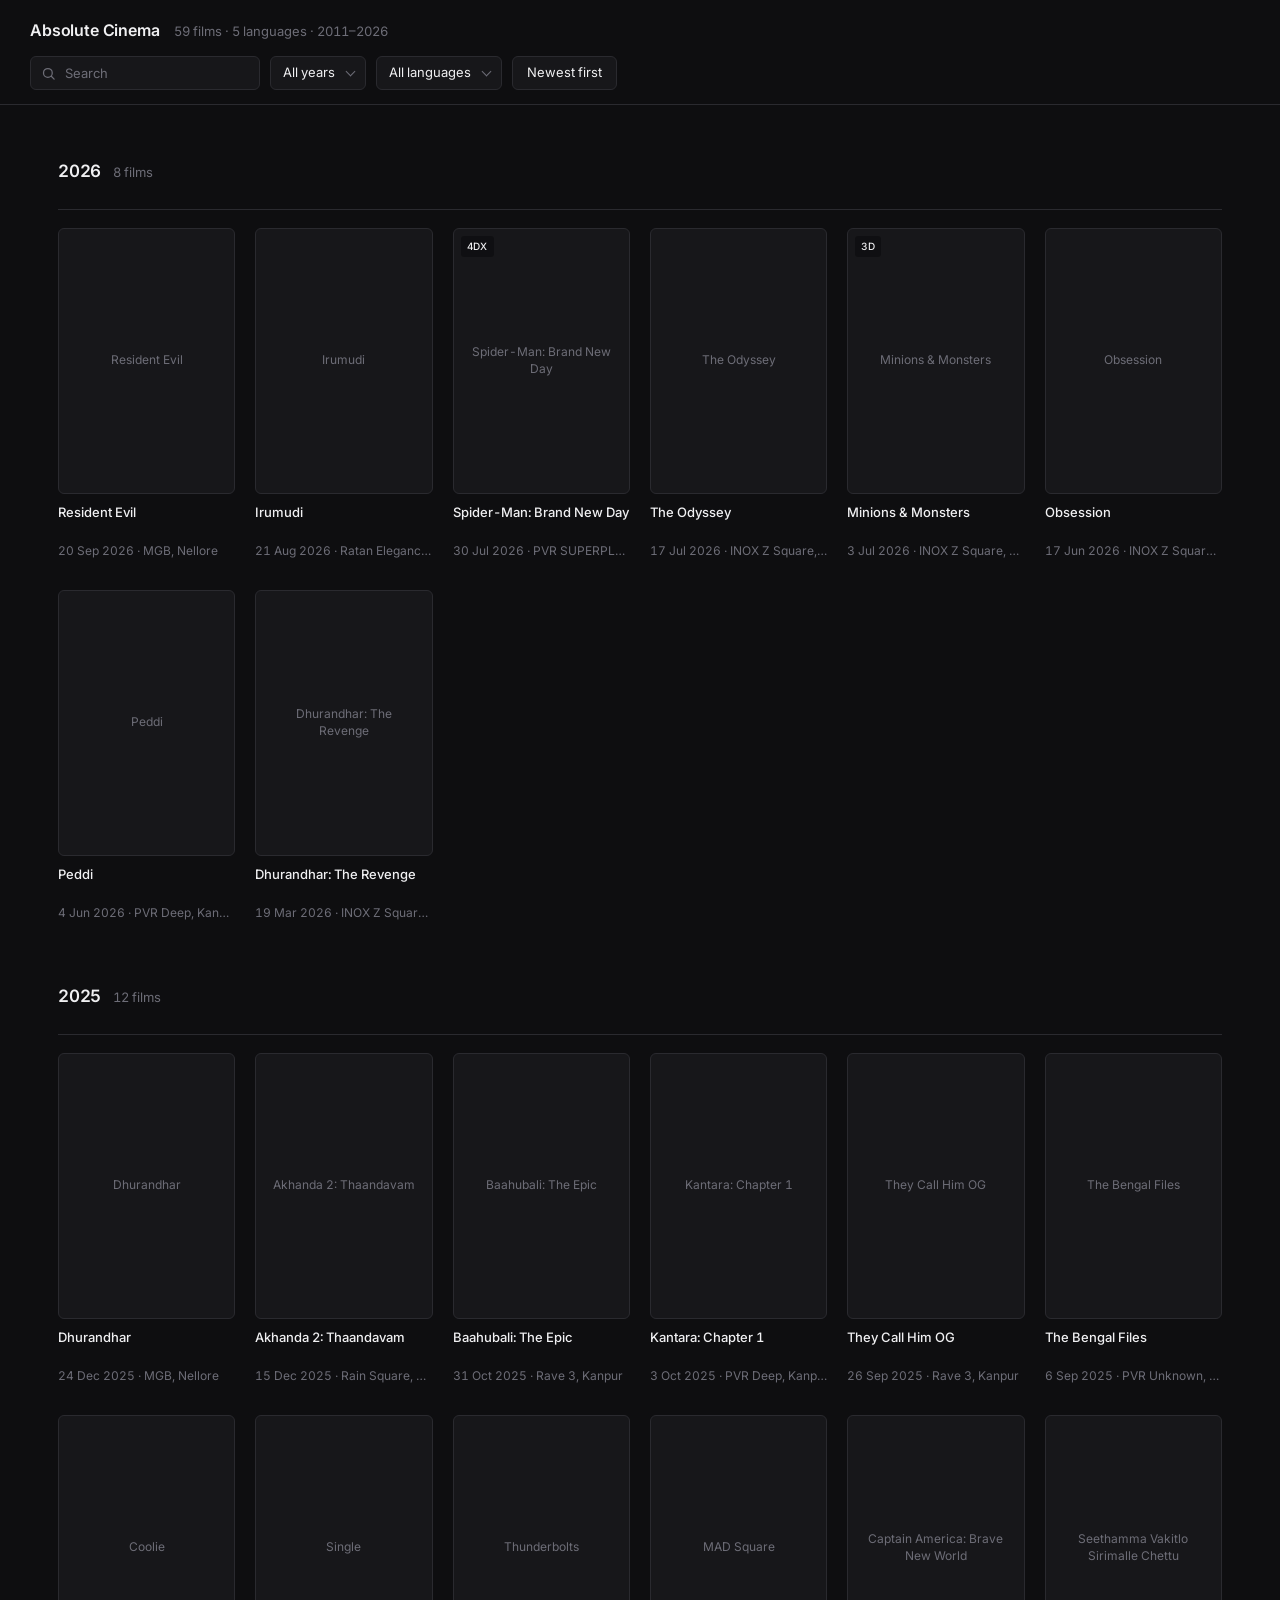
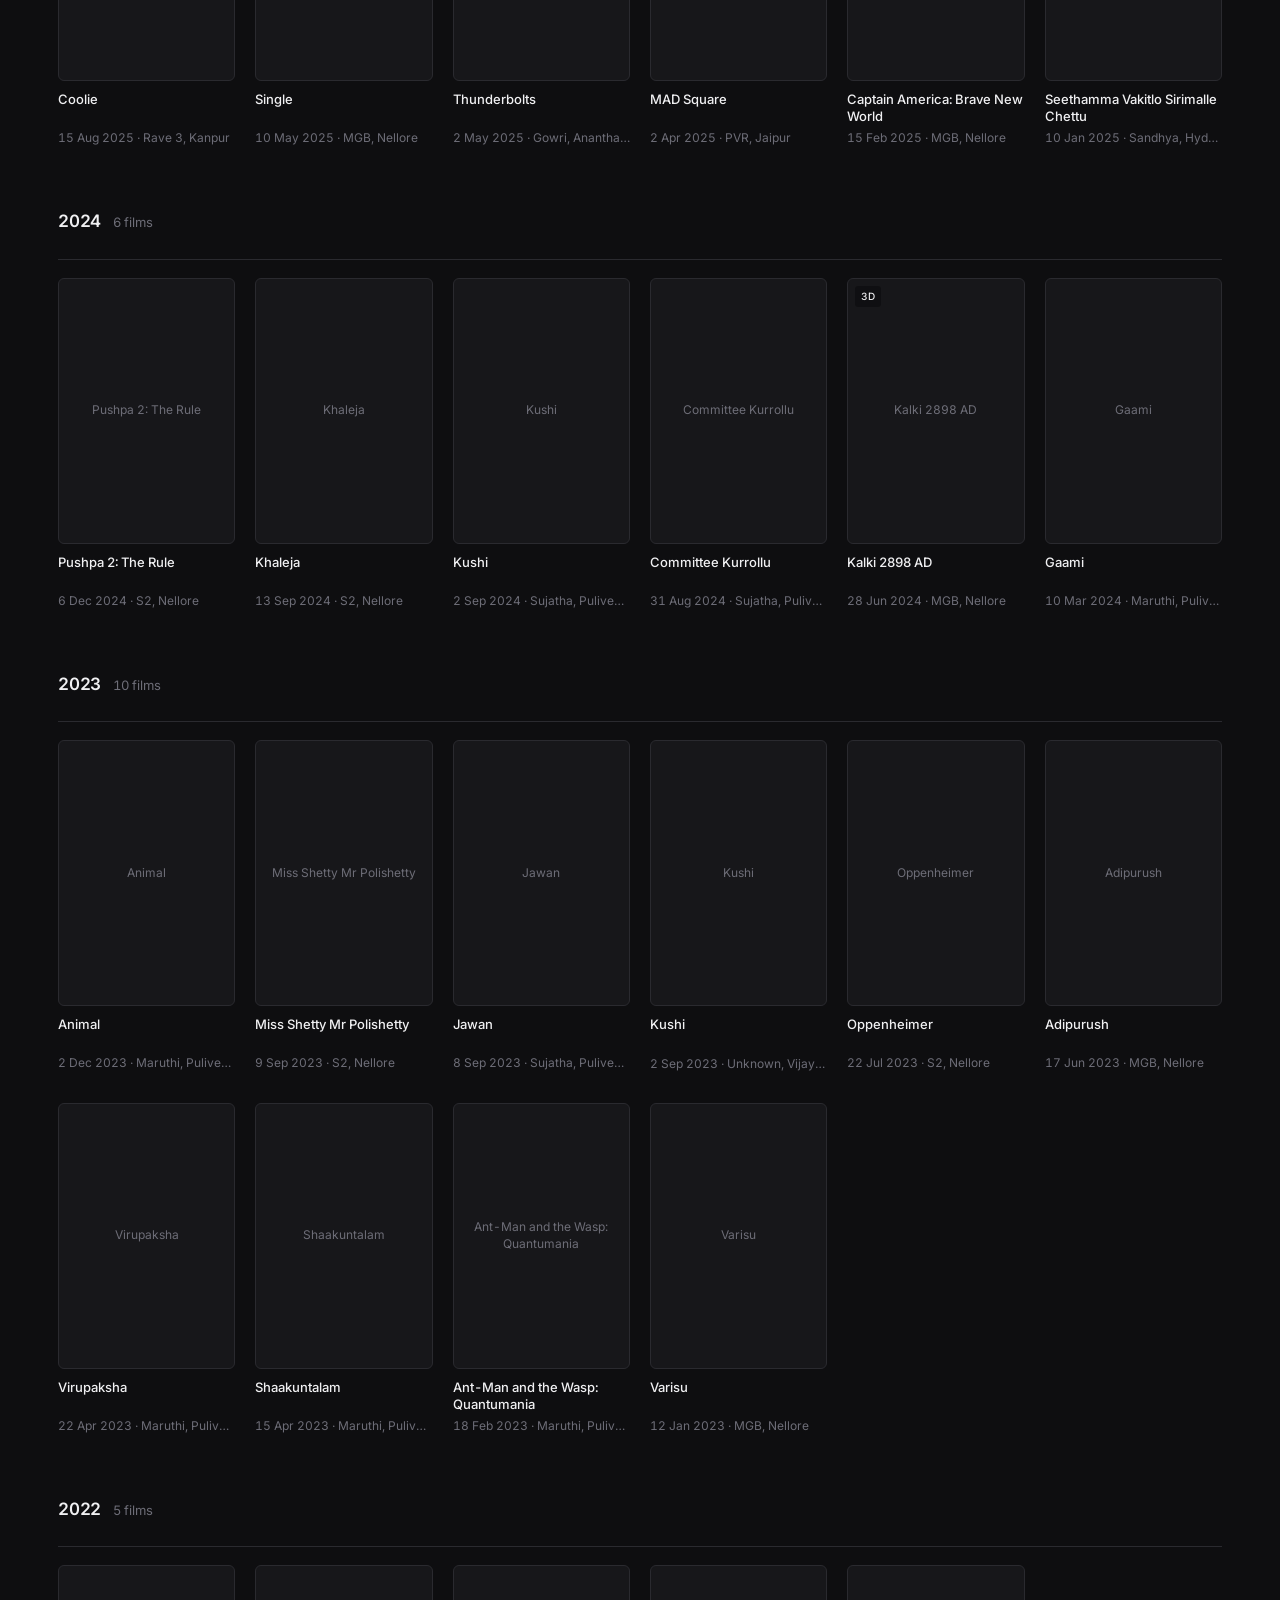
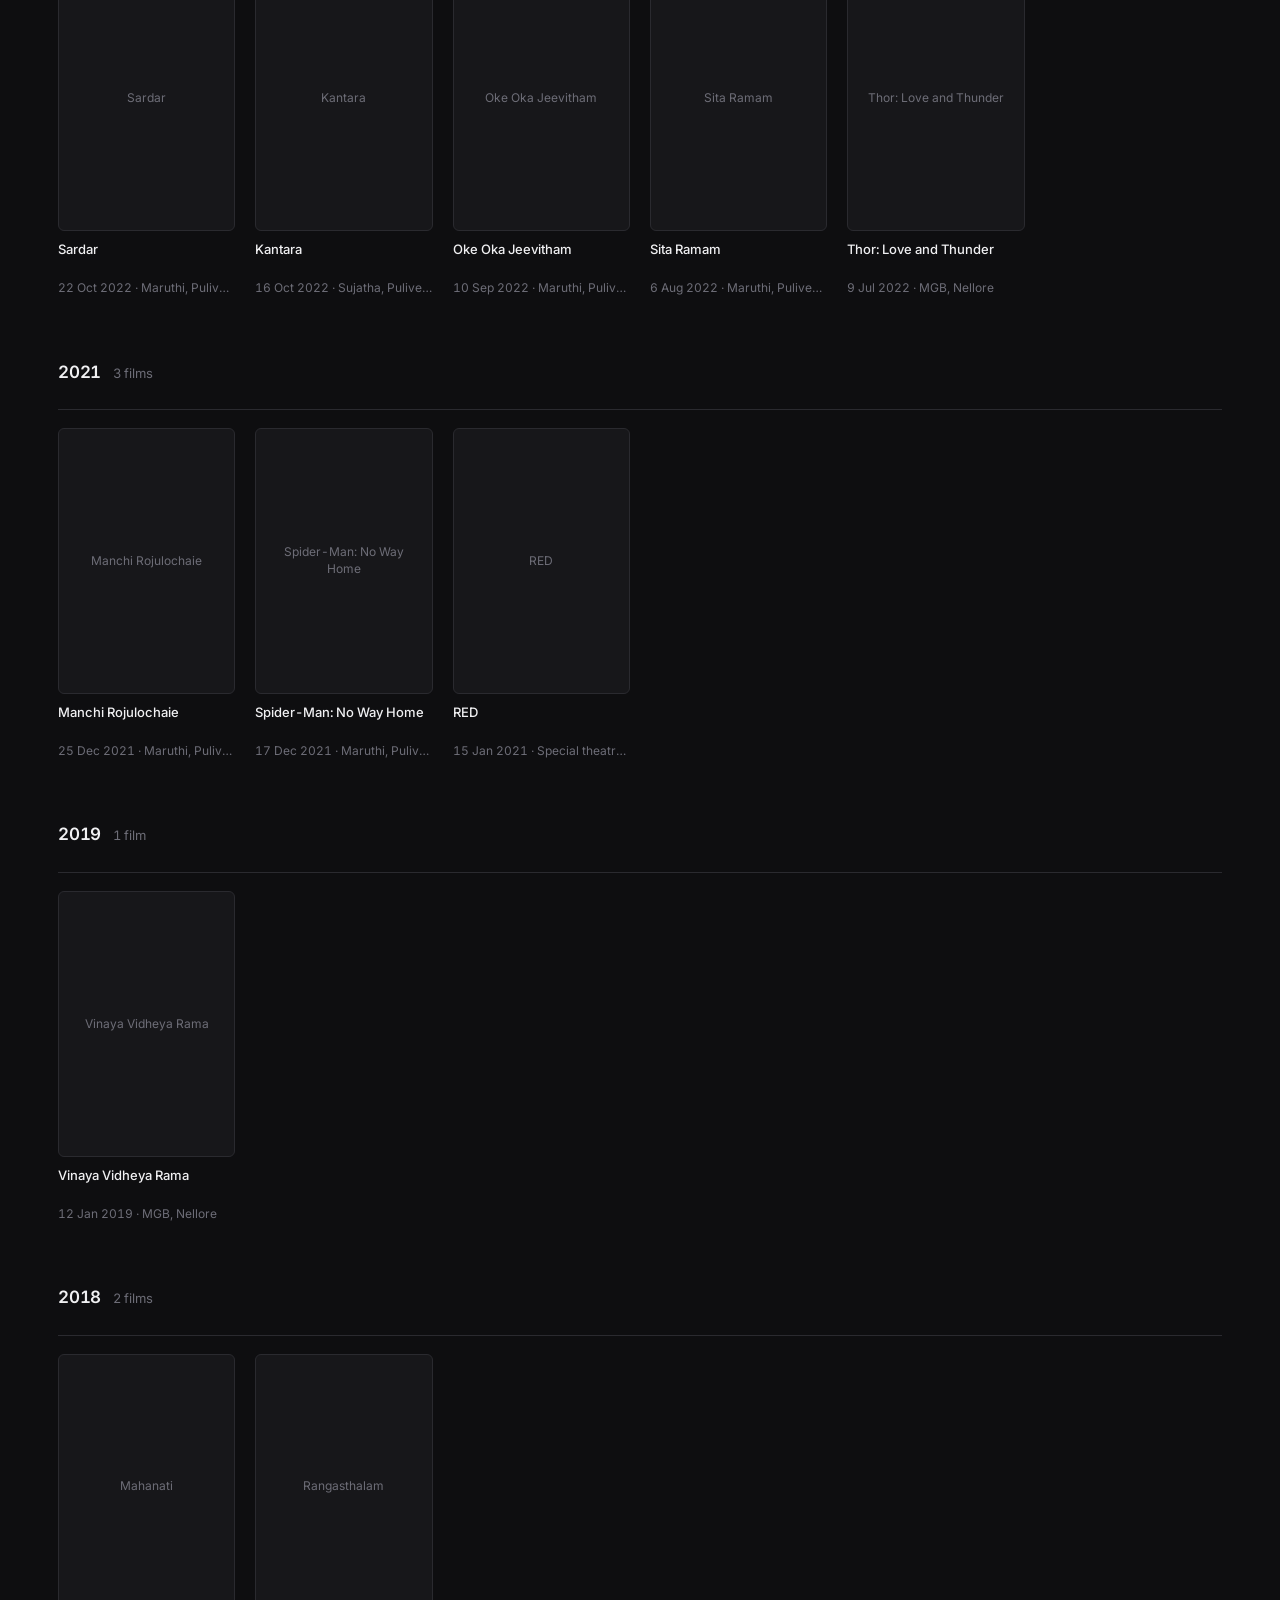
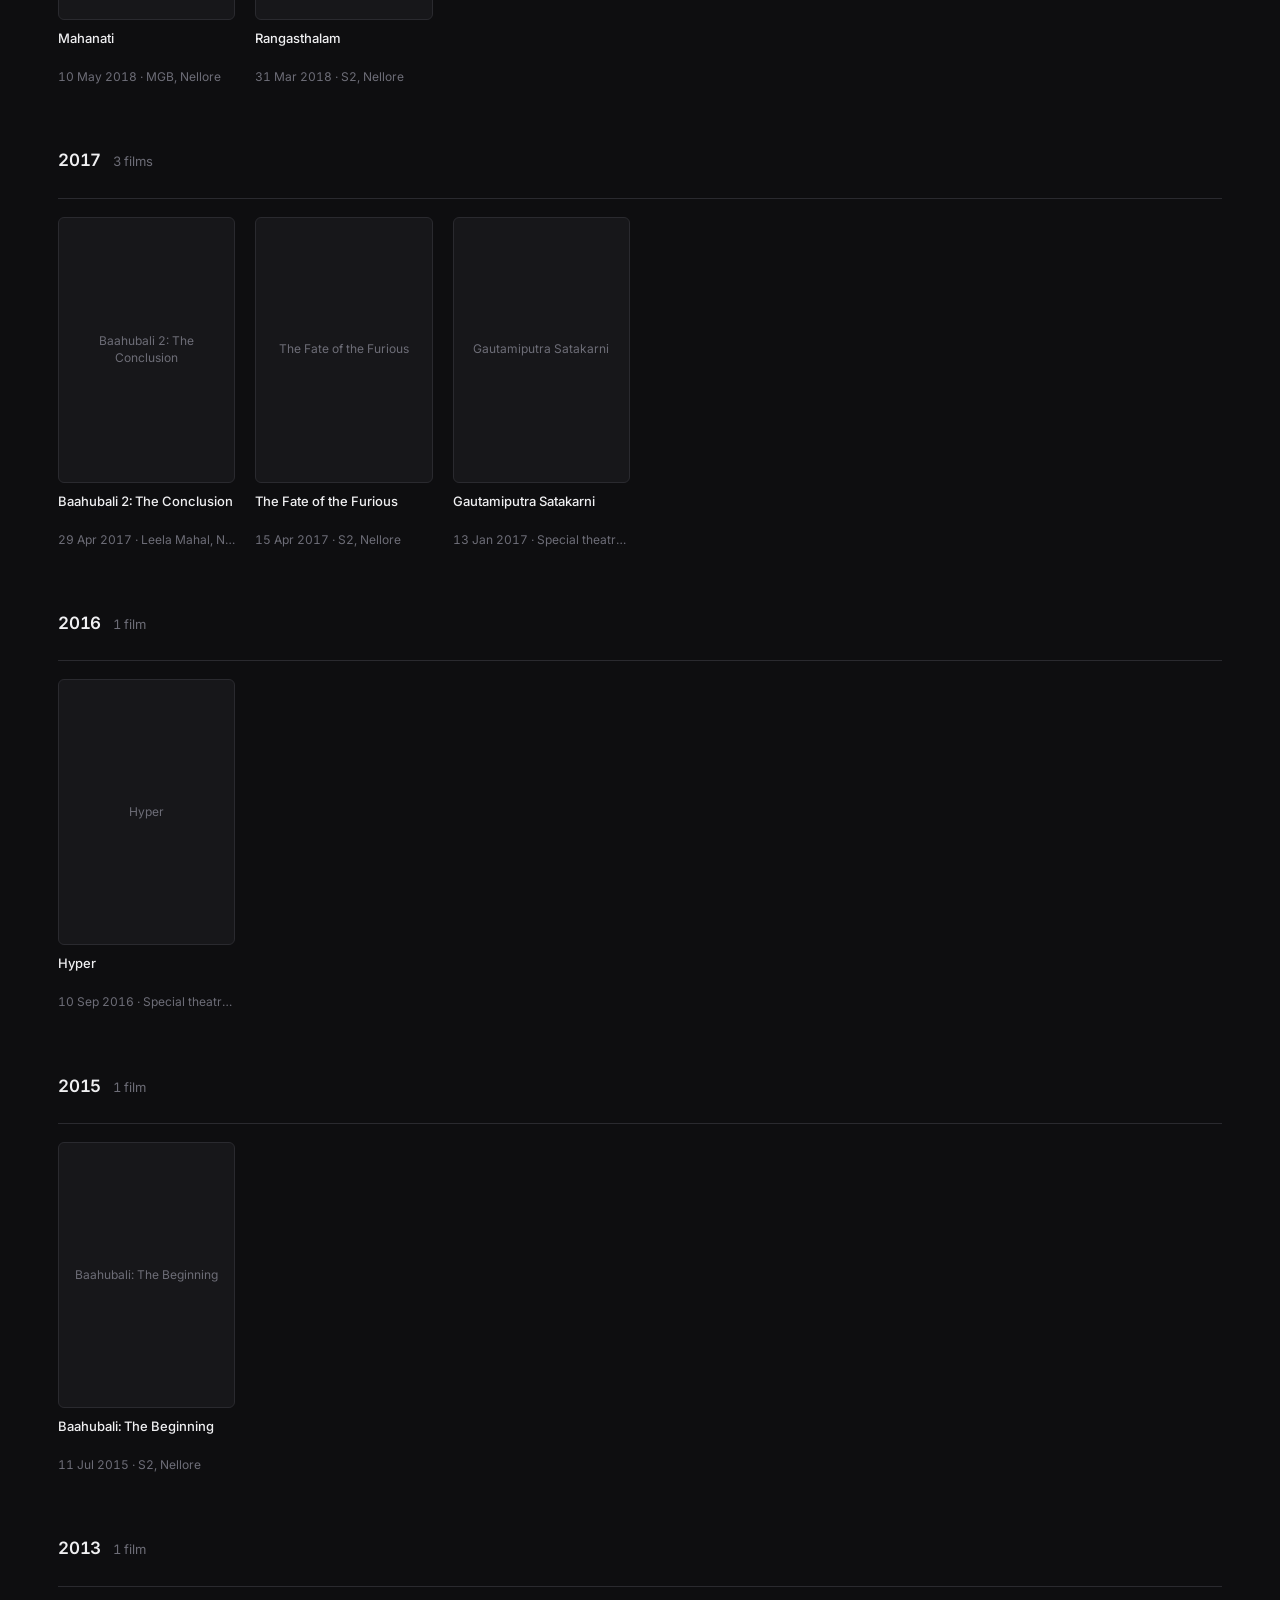
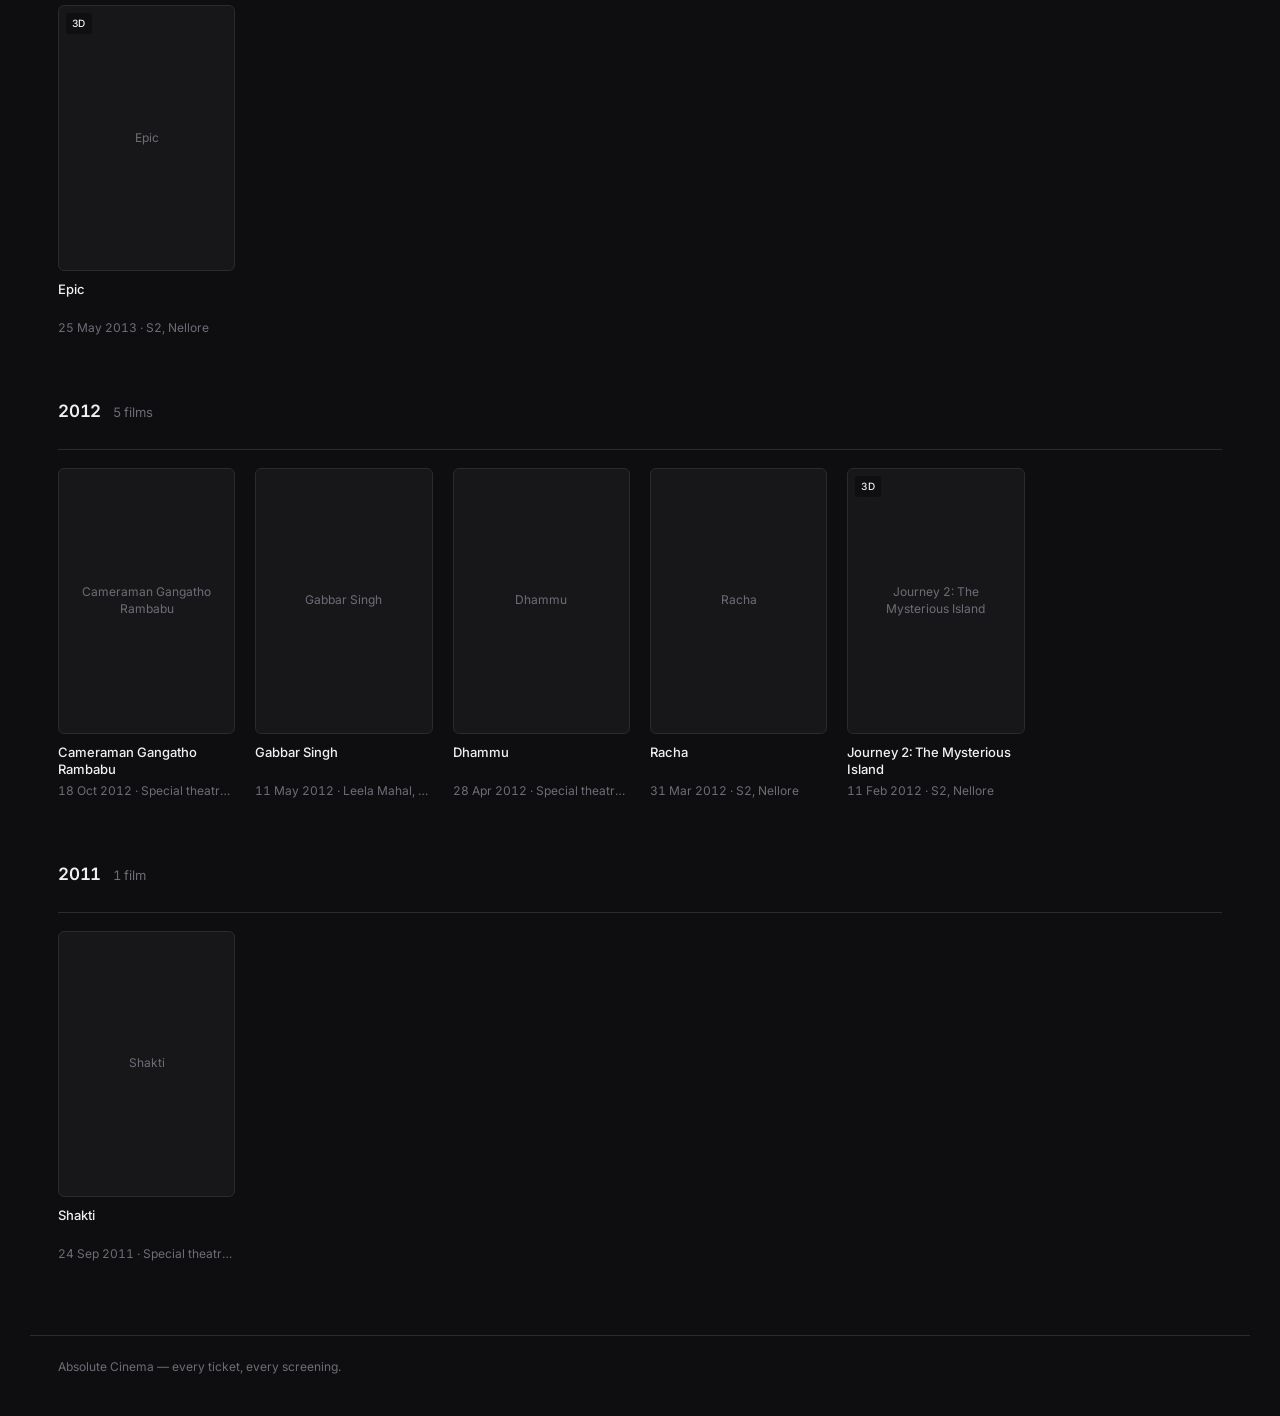
==== reboot/index.html @ e0d53406 "reboot" ====
<!DOCTYPE html>
<html lang="en">
<head>
  <meta charset="UTF-8" />
  <meta name="viewport" content="width=device-width, initial-scale=1" />
  <title>Absolute Cinema</title>
  <meta name="description" content="A personal archive of every film watched in a theatre." />

  <link rel="icon" href="data:image/svg+xml,<svg xmlns='http://www.w3.org/2000/svg' viewBox='0 0 32 32'><rect width='32' height='32' rx='7' fill='%230e0e10'/><rect x='9' y='7' width='14' height='18' rx='2' fill='%23f0f0f2'/></svg>" />

  <meta property="og:type" content="website" />
  <meta property="og:title" content="Absolute Cinema" />
  <meta property="og:description" content="A personal archive of every film watched in a theatre." />

  <link rel="preconnect" href="https://fonts.googleapis.com" />
  <link rel="preconnect" href="https://fonts.gstatic.com" crossorigin />
  <link href="https://fonts.googleapis.com/css2?family=Inter:wght@400;500;600&display=swap" rel="stylesheet" />

  <link rel="stylesheet" href="style.css" />
</head>
<body>

  <header class="head">
    <div class="head__bar">
      <h1 class="head__name">Absolute Cinema</h1>
      <p class="head__sub" id="summary"></p>
    </div>

    <div class="tools">
      <label class="field field--search">
        <svg class="field__icon" viewBox="0 0 24 24" aria-hidden="true">
          <circle cx="11" cy="11" r="7" /><line x1="16.5" y1="16.5" x2="21" y2="21" />
        </svg>
        <input id="search" type="search" placeholder="Search" autocomplete="off"
          spellcheck="false" aria-label="Search films" />
      </label>

      <label class="field field--select">
        <select id="filter-year" aria-label="Filter by year">
          <option value="all">All years</option>
        </select>
      </label>

      <label class="field field--select">
        <select id="filter-lang" aria-label="Filter by language">
          <option value="all">All languages</option>
        </select>
      </label>

      <button id="sort" class="btn" type="button">Newest first</button>
      <button id="clear" class="btn btn--quiet" type="button" hidden>Clear</button>
    </div>
  </header>

  <main id="gallery" class="gallery" aria-label="Films by year">
    <p class="note">Loading…</p>
  </main>

  <footer class="foot">
    <p>Absolute Cinema — every ticket, every screening.</p>
  </footer>

  <div class="modal" id="modal" hidden>
    <div class="modal__scrim" id="modal-scrim"></div>
    <div class="modal__panel" role="dialog" aria-modal="true" aria-labelledby="modal-title">
      <button class="modal__close" id="modal-close" type="button" aria-label="Close">
        <svg viewBox="0 0 24 24" aria-hidden="true"><line x1="6" y1="6" x2="18" y2="18"/><line x1="18" y1="6" x2="6" y2="18"/></svg>
      </button>
      <div class="modal__art" id="modal-art"></div>
      <div class="modal__body">
        <h2 class="modal__title" id="modal-title"></h2>
        <dl class="facts" id="modal-facts"></dl>
      </div>
    </div>
  </div>

  <!-- Shared with the live site. If this folder is ever promoted to the repo
       root, change this to "data/movies.js". -->
  <script src="../data/movies.js"></script>
  <script src="script.js"></script>
</body>
</html>
---- reboot/style.css ----
/* =========================================================
   Absolute Cinema — reboot
   One typeface, neutral palette, no animation beyond
   150ms colour fades on interactive elements.
   ========================================================= */

:root {
  --bg:       #0e0e10;
  --surface:  #17171a;
  --surface-2:#1e1e22;
  --line:     #2a2a2f;
  --line-2:   #3a3a42;
  --text:     #f0f0f2;
  --text-2:   #a2a2ab;
  --text-3:   #6d6d77;

  --radius: 6px;
  --gap: 20px;
  --page: 1220px;
  --fade: 0.15s ease;

  color-scheme: dark;
}

*, *::before, *::after { box-sizing: border-box; }

[hidden] { display: none !important; }

html { -webkit-text-size-adjust: 100%; }

body {
  margin: 0;
  background: var(--bg);
  color: var(--text);
  font-family: "Inter", -apple-system, BlinkMacSystemFont, "Segoe UI", sans-serif;
  font-size: 15px;
  line-height: 1.5;
  -webkit-font-smoothing: antialiased;
  font-variant-numeric: tabular-nums;
}

img { max-width: 100%; display: block; }
button, input, select { font: inherit; color: inherit; }

:focus-visible {
  outline: 2px solid var(--text);
  outline-offset: 2px;
  border-radius: 3px;
}

/* ---------------------------- Header --------------------------- */

.head {
  position: sticky;
  top: 0;
  z-index: 20;
  background: var(--bg);
  border-bottom: 1px solid var(--line);
  padding: 18px 28px 14px;
}

.head__bar {
  display: flex;
  align-items: baseline;
  gap: 14px;
  flex-wrap: wrap;
  max-width: var(--page);
  margin: 0 auto 14px;
}

.head__name {
  margin: 0;
  font-size: 1rem;
  font-weight: 600;
  letter-spacing: -0.01em;
}

.head__sub {
  margin: 0;
  font-size: 0.8125rem;
  color: var(--text-3);
}

/* ---------------------------- Tools ---------------------------- */

.tools {
  display: flex;
  align-items: center;
  gap: 10px;
  flex-wrap: wrap;
  max-width: var(--page);
  margin: 0 auto;
}

.field {
  position: relative;
  display: flex;
  align-items: center;
}

.field input,
.field select {
  appearance: none;
  background: var(--surface);
  border: 1px solid var(--line);
  border-radius: var(--radius);
  color: var(--text);
  font-size: 0.8125rem;
  height: 34px;
  padding: 0 12px;
  transition: border-color var(--fade);
}

.field input:hover,
.field select:hover { border-color: var(--line-2); }

.field input::placeholder { color: var(--text-3); }
.field input::-webkit-search-cancel-button { display: none; }

.field--search input { width: 230px; padding-left: 34px; }

.field__icon {
  position: absolute;
  left: 11px;
  width: 15px; height: 15px;
  fill: none;
  stroke: var(--text-3);
  stroke-width: 2;
  stroke-linecap: round;
  pointer-events: none;
}

.field--select { position: relative; }
.field--select select { padding-right: 30px; cursor: pointer; }
.field--select::after {
  content: "";
  position: absolute;
  right: 12px;
  width: 7px; height: 7px;
  border-right: 1.5px solid var(--text-3);
  border-bottom: 1.5px solid var(--text-3);
  transform: translateY(-2px) rotate(45deg);
  pointer-events: none;
}

.btn {
  background: var(--surface);
  border: 1px solid var(--line);
  border-radius: var(--radius);
  color: var(--text);
  cursor: pointer;
  font-size: 0.8125rem;
  height: 34px;
  padding: 0 14px;
  transition: border-color var(--fade), color var(--fade);
}
.btn:hover { border-color: var(--line-2); }

.btn--quiet {
  background: none;
  border-color: transparent;
  color: var(--text-2);
}
.btn--quiet:hover { color: var(--text); border-color: var(--line); }

/* --------------------------- Gallery --------------------------- */

.gallery {
  max-width: var(--page);
  margin: 0 auto;
  padding: 40px 28px 72px;
}

.year {
  margin-bottom: 48px;
}
.year:last-child { margin-bottom: 0; }

.year__head {
  display: flex;
  align-items: baseline;
  gap: 12px;
  margin-bottom: 18px;
  padding-bottom: 10px;
  border-bottom: 1px solid var(--line);
}

.year__num {
  font-size: 1.0625rem;
  font-weight: 600;
  letter-spacing: -0.01em;
}

.year__count {
  font-size: 0.8125rem;
  color: var(--text-3);
}

.grid {
  display: grid;
  grid-template-columns: repeat(auto-fill, minmax(150px, 1fr));
  gap: 30px var(--gap);
}

/* ---------------------------- Card ----------------------------- */

.film {
  display: block;
  width: 100%;
  padding: 0;
  background: none;
  border: 0;
  text-align: left;
  cursor: pointer;
}

.film__art {
  position: relative;
  aspect-ratio: 2 / 3;
  background: var(--surface);
  border: 1px solid var(--line);
  border-radius: var(--radius);
  overflow: hidden;
  transition: border-color var(--fade);
}

.film:hover .film__art { border-color: var(--line-2); }

.film__art img {
  width: 100%;
  height: 100%;
  object-fit: cover;
}

.film__ph {
  display: flex;
  align-items: center;
  justify-content: center;
  height: 100%;
  padding: 14px;
  font-size: 0.75rem;
  line-height: 1.4;
  color: var(--text-3);
  text-align: center;
}

.film__fmt {
  position: absolute;
  top: 7px; left: 7px;
  background: rgba(14, 14, 16, 0.82);
  border-radius: 3px;
  padding: 3px 6px;
  font-size: 0.625rem;
  font-weight: 500;
  letter-spacing: 0.04em;
  color: var(--text);
}

.film__info { padding-top: 10px; }

.film__title {
  margin: 0;
  font-size: 0.8125rem;
  font-weight: 500;
  line-height: 1.35;
  /* two lines, always: keeps the meta line aligned across a row */
  min-height: calc(2 * 1.35em);
  display: -webkit-box;
  -webkit-line-clamp: 2;
  -webkit-box-orient: vertical;
  overflow: hidden;
}

.film__meta {
  margin: 3px 0 0;
  font-size: 0.75rem;
  color: var(--text-3);
  overflow: hidden;
  text-overflow: ellipsis;
  white-space: nowrap;
}

/* ---------------------------- Modal ---------------------------- */

.modal {
  position: fixed;
  inset: 0;
  z-index: 60;
  display: flex;
  align-items: center;
  justify-content: center;
  padding: 24px;
}

.modal__scrim {
  position: absolute;
  inset: 0;
  background: rgba(8, 8, 10, 0.78);
}

.modal__panel {
  position: relative;
  display: flex;
  gap: 28px;
  width: 100%;
  max-width: 640px;
  max-height: 100%;
  overflow-y: auto;
  padding: 28px;
  background: var(--surface);
  border: 1px solid var(--line);
  border-radius: 10px;
}

.modal__close {
  position: absolute;
  top: 14px; right: 14px;
  display: grid;
  place-items: center;
  width: 30px; height: 30px;
  background: none;
  border: 0;
  border-radius: var(--radius);
  color: var(--text-3);
  cursor: pointer;
  transition: color var(--fade), background var(--fade);
}
.modal__close:hover { color: var(--text); background: var(--surface-2); }
.modal__close svg {
  width: 16px; height: 16px;
  fill: none; stroke: currentColor; stroke-width: 2; stroke-linecap: round;
}

.modal__art {
  flex: 0 0 180px;
  aspect-ratio: 2 / 3;
  background: var(--surface-2);
  border-radius: var(--radius);
  overflow: hidden;
}
.modal__art img { width: 100%; height: 100%; object-fit: cover; }

.modal__body { flex: 1 1 auto; min-width: 0; padding-right: 26px; }

.modal__title {
  margin: 0 0 18px;
  font-size: 1.1875rem;
  font-weight: 600;
  line-height: 1.25;
  letter-spacing: -0.015em;
}

.facts { margin: 0; }

.fact {
  display: flex;
  gap: 14px;
  padding: 9px 0;
  border-top: 1px solid var(--line);
  font-size: 0.8125rem;
}

.fact dt {
  flex: 0 0 82px;
  color: var(--text-3);
}
.fact dd { margin: 0; color: var(--text); }

/* ---------------------------- Misc ----------------------------- */

.note {
  padding: 48px 0;
  color: var(--text-3);
  font-size: 0.875rem;
  text-align: center;
}

.foot {
  max-width: var(--page);
  margin: 0 auto;
  padding: 22px 28px 40px;
  border-top: 1px solid var(--line);
  color: var(--text-3);
  font-size: 0.75rem;
}
.foot p { margin: 0; }

/* -------------------------- Responsive ------------------------- */

@media (max-width: 720px) {
  .head { padding: 16px 18px 12px; }
  .gallery { padding: 28px 18px 56px; }
  .foot { padding: 20px 18px 32px; }
  .field--search { flex: 1 1 100%; }
  .field--search input { width: 100%; }
  .grid { grid-template-columns: repeat(auto-fill, minmax(124px, 1fr)); gap: 24px 14px; }
  .modal { padding: 0; align-items: stretch; }
  .modal__panel {
    flex-direction: column;
    gap: 20px;
    max-width: none;
    border: 0;
    border-radius: 0;
    padding: 24px 20px 40px;
  }
  .modal__art { flex: none; width: 140px; }
  .modal__body { padding-right: 0; }
}
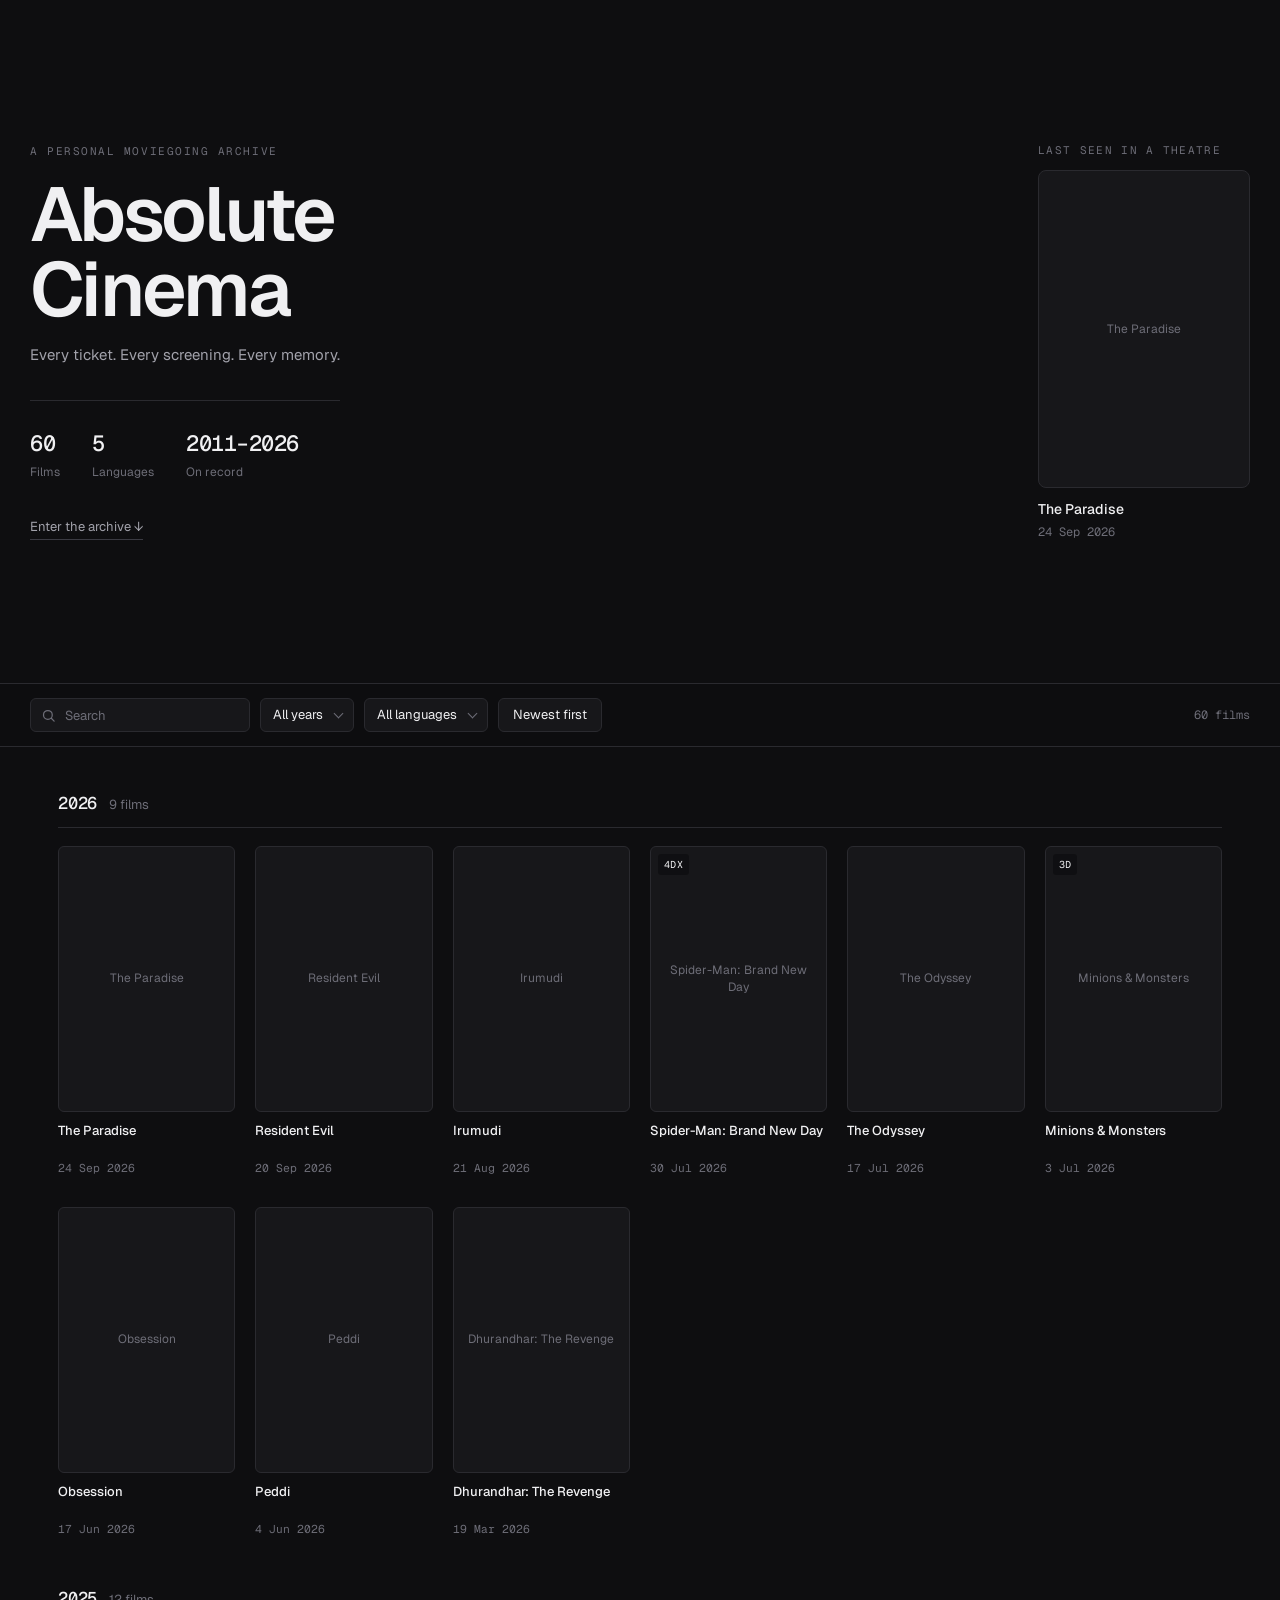
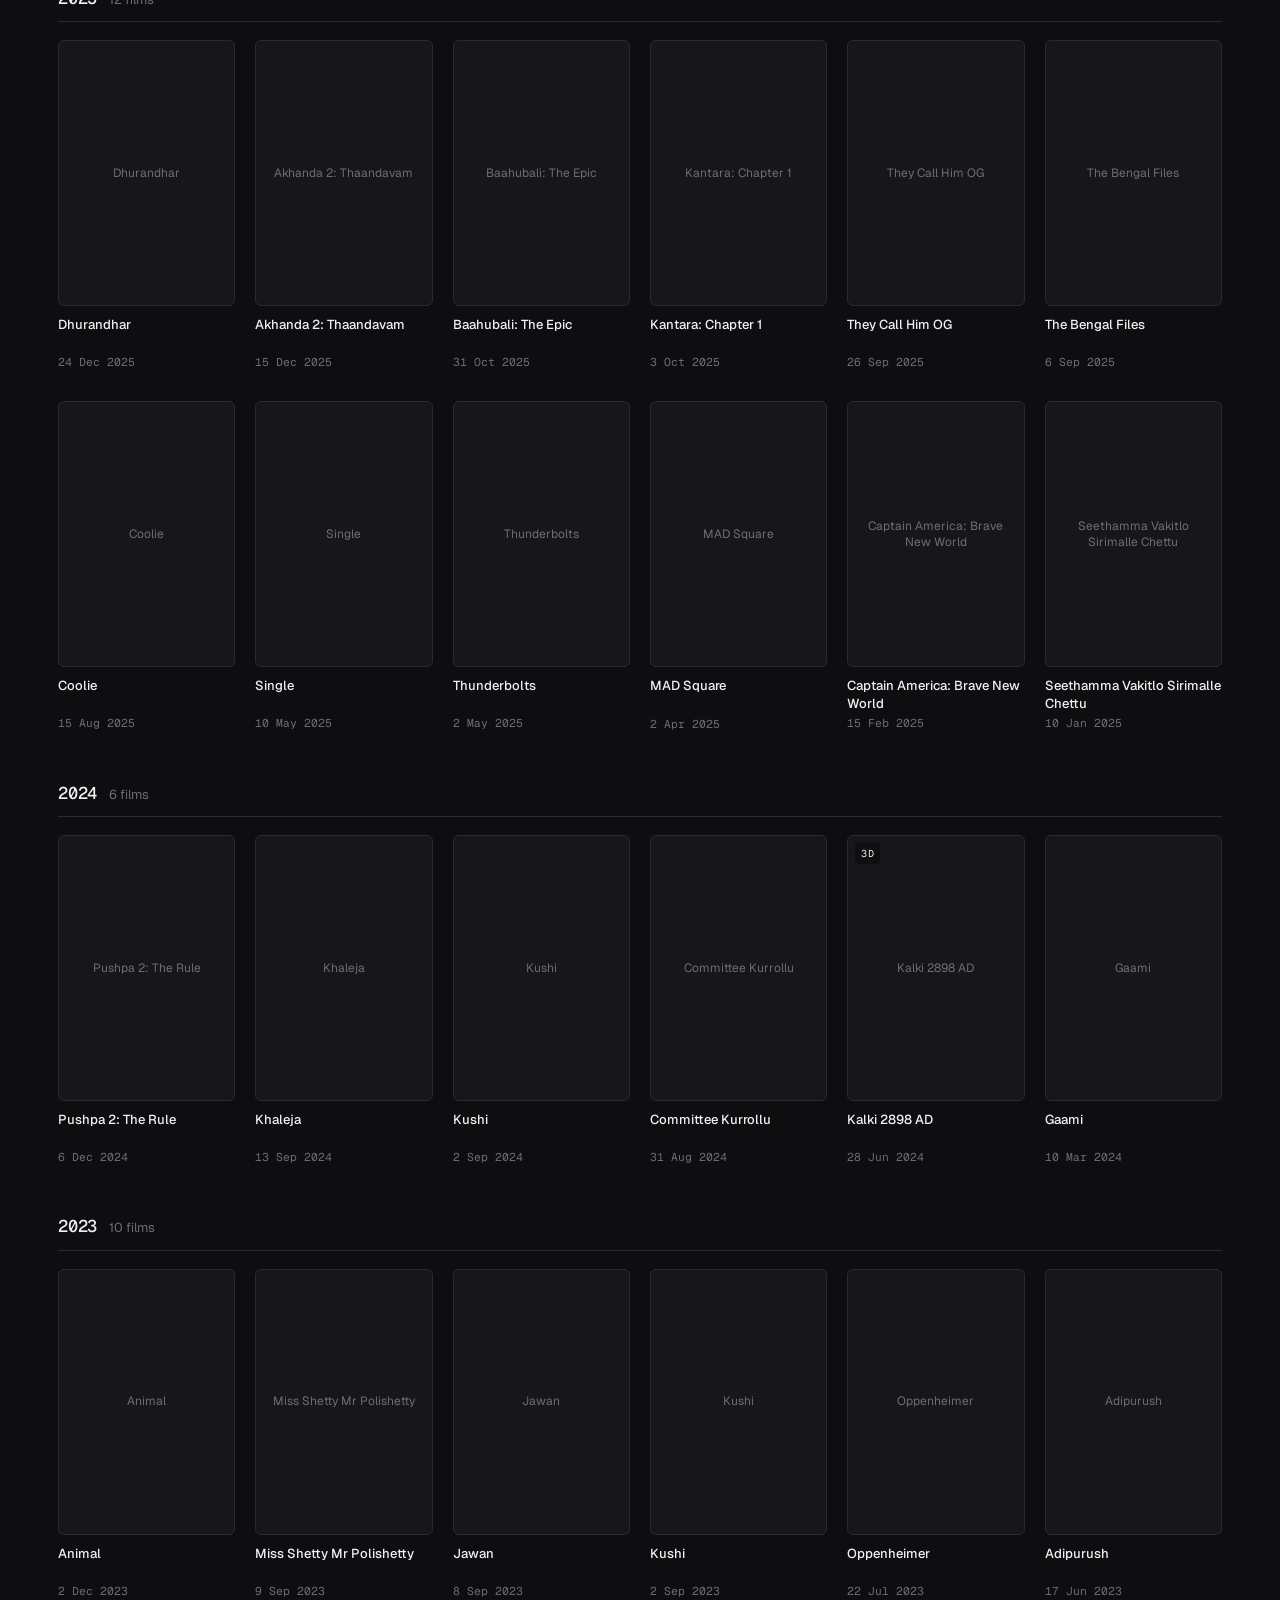
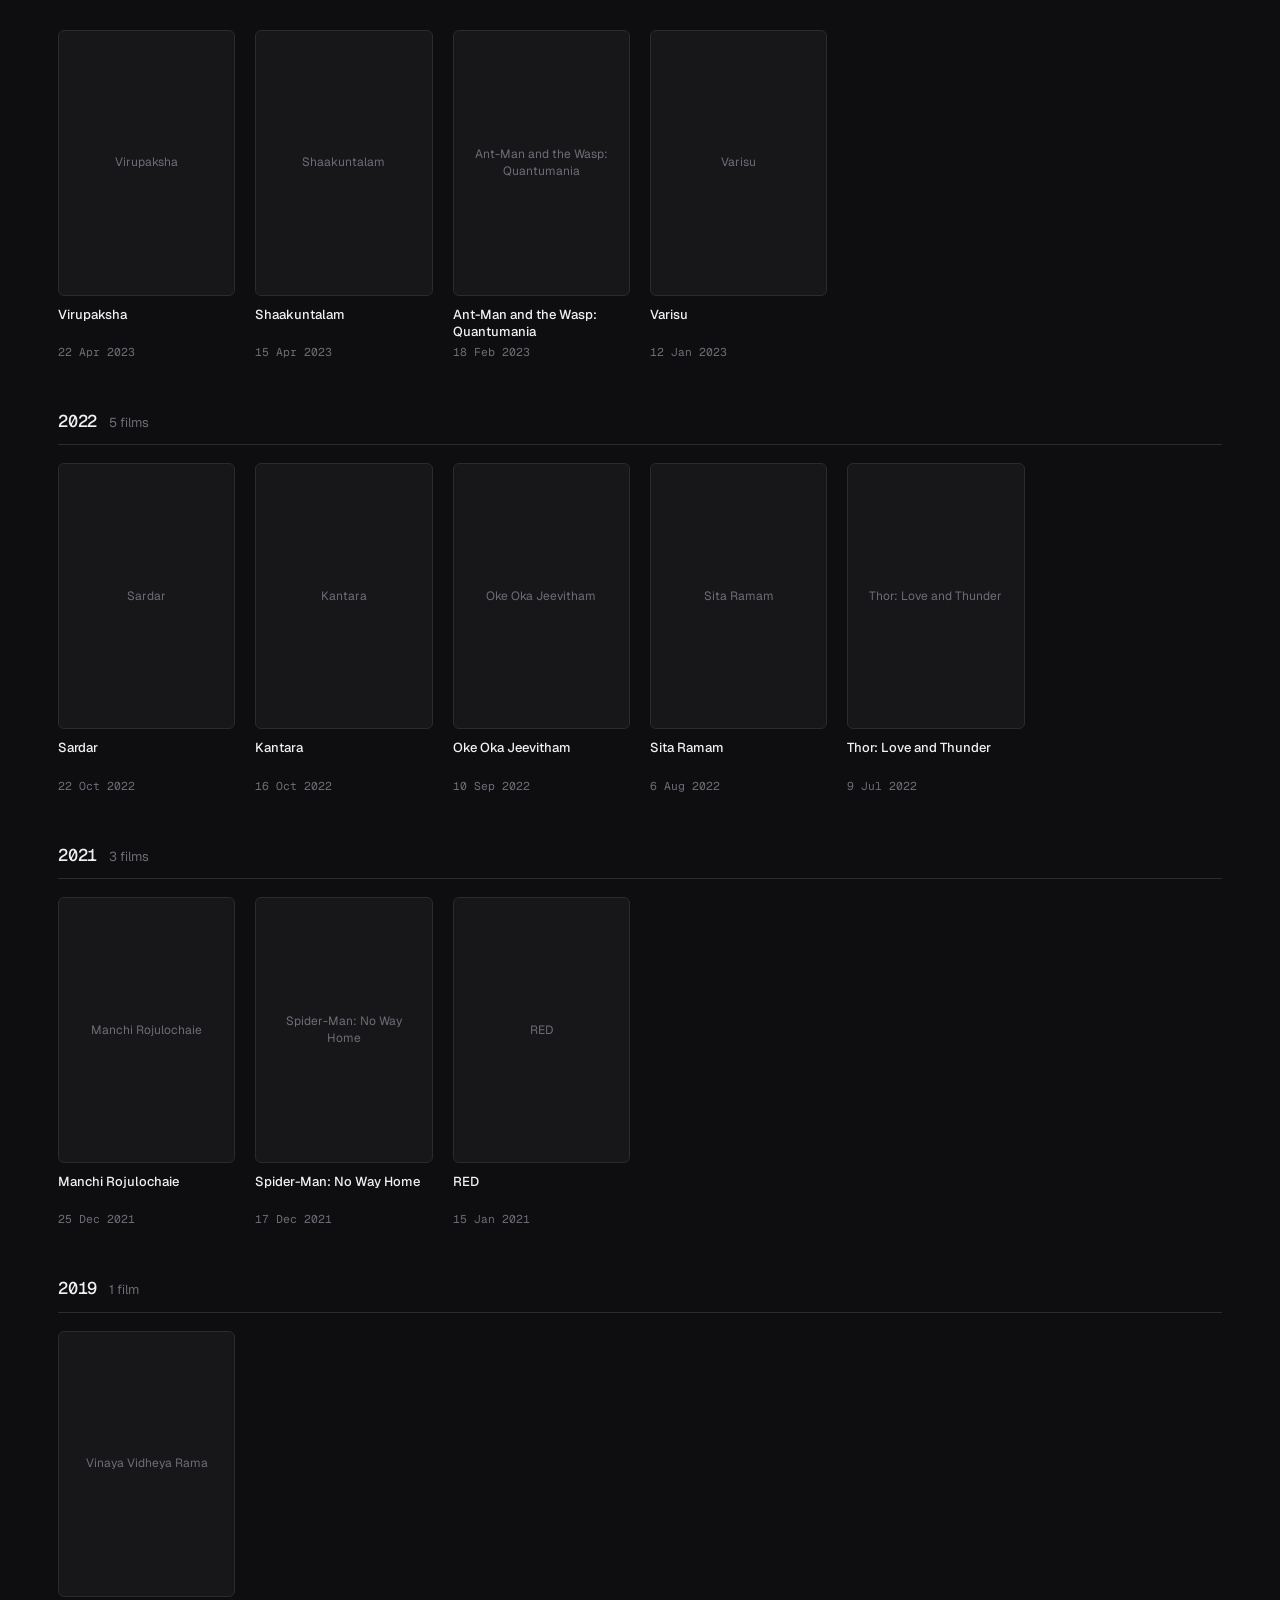
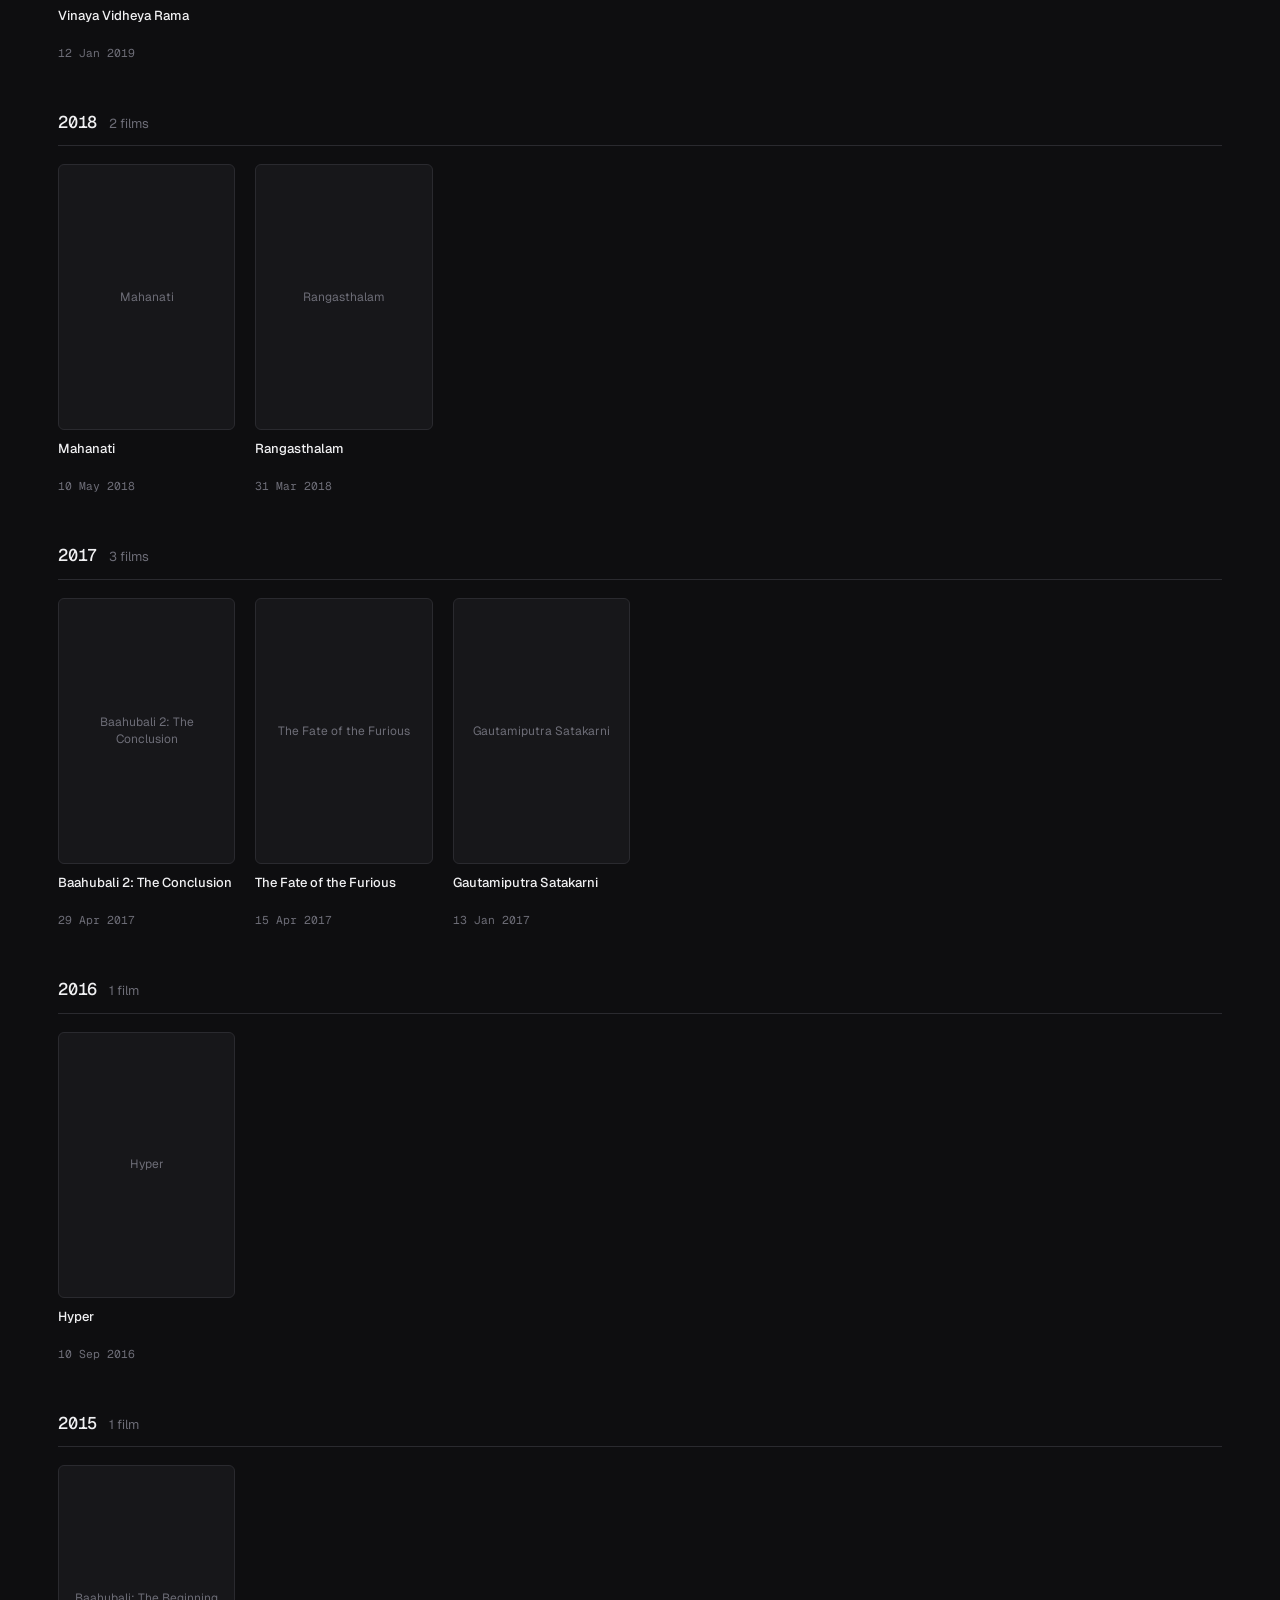
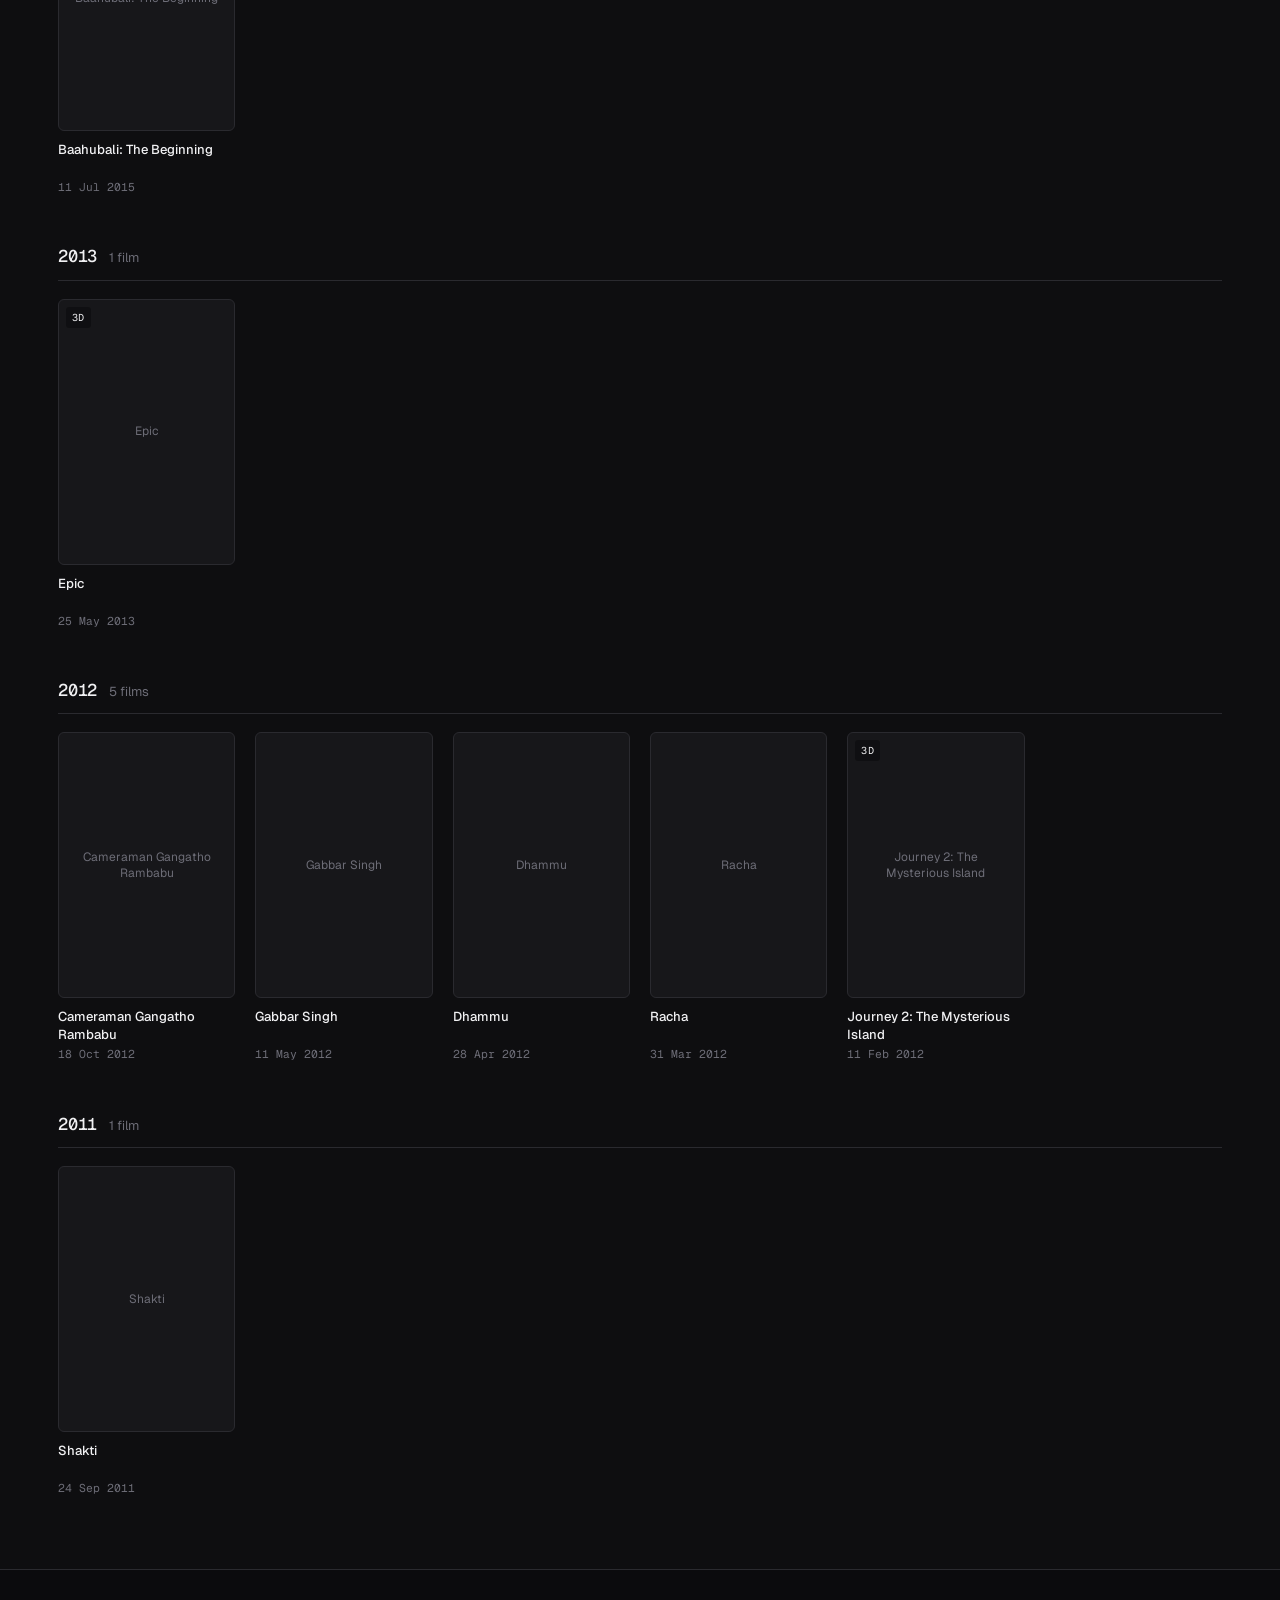
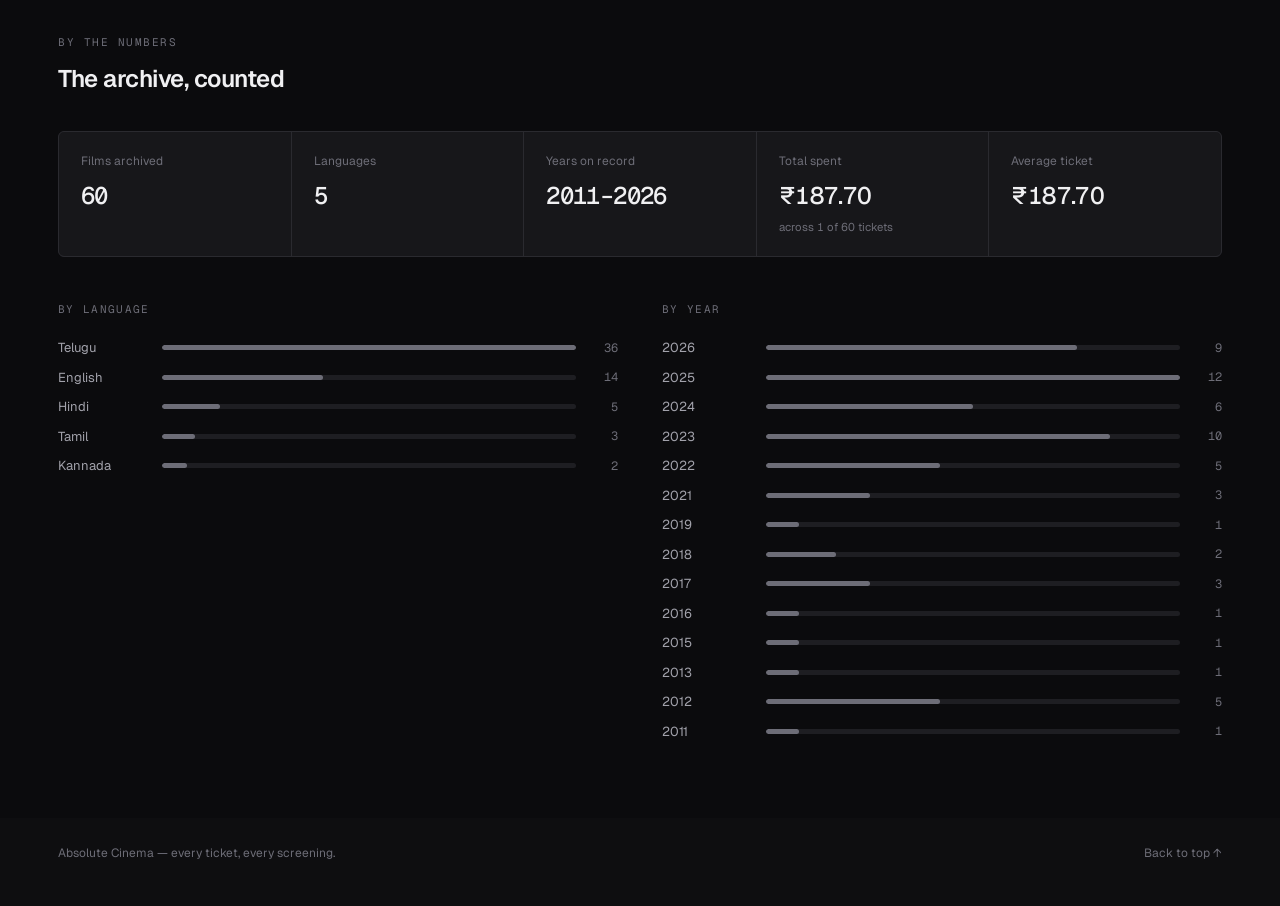
==== commit 3c218294: "reboot work" ====
--- a/reboot/index.html
+++ b/reboot/index.html
@@ -14,19 +14,42 @@
 
   <link rel="preconnect" href="https://fonts.googleapis.com" />
   <link rel="preconnect" href="https://fonts.gstatic.com" crossorigin />
-  <link href="https://fonts.googleapis.com/css2?family=Inter:wght@400;500;600&display=swap" rel="stylesheet" />
+  <link href="https://fonts.googleapis.com/css2?family=Geist:wght@400;500;600&family=Geist+Mono:wght@400;500&display=swap" rel="stylesheet" />
 
   <link rel="stylesheet" href="style.css" />
 </head>
-<body>
+<body id="top">
 
-  <header class="head">
-    <div class="head__bar">
-      <h1 class="head__name">Absolute Cinema</h1>
-      <p class="head__sub" id="summary"></p>
+  <!-- ===================== OPENING ===================== -->
+  <section class="hero" aria-label="Introduction">
+    <div class="hero__backdrop" id="hero-backdrop" aria-hidden="true"></div>
+    <div class="hero__veil" aria-hidden="true"></div>
+
+    <div class="hero__inner">
+      <div class="hero__lede">
+        <p class="eyebrow">A personal moviegoing archive</p>
+        <h1 class="hero__title">Absolute<br />Cinema</h1>
+        <p class="hero__tag">Every ticket. Every screening. Every memory.</p>
+        <div class="hero__stats" id="hero-stats"></div>
+        <a class="hero__cue" href="#archive">Enter the archive <span aria-hidden="true">↓</span></a>
+      </div>
+
+      <figure class="hero__feature" id="hero-feature" hidden>
+        <figcaption class="hero__feature-label">Last seen in a theatre</figcaption>
+        <button class="hero__card" id="hero-card" type="button">
+          <span class="hero__card-art" id="hero-art"></span>
+          <span class="hero__card-info">
+            <span class="hero__card-title" id="hero-title"></span>
+            <span class="hero__card-sub" id="hero-sub"></span>
+          </span>
+        </button>
+      </figure>
     </div>
+  </section>
 
-    <div class="tools">
+  <!-- ===================== TOOLBAR ===================== -->
+  <header class="head" id="archive">
+    <div class="head__row">
       <label class="field field--search">
         <svg class="field__icon" viewBox="0 0 24 24" aria-hidden="true">
           <circle cx="11" cy="11" r="7" /><line x1="16.5" y1="16.5" x2="21" y2="21" />
@@ -36,47 +59,62 @@
       </label>
 
       <label class="field field--select">
-        <select id="filter-year" aria-label="Filter by year">
-          <option value="all">All years</option>
-        </select>
+        <select id="filter-year" aria-label="Filter by year"><option value="all">All years</option></select>
       </label>
 
       <label class="field field--select">
-        <select id="filter-lang" aria-label="Filter by language">
-          <option value="all">All languages</option>
-        </select>
+        <select id="filter-lang" aria-label="Filter by language"><option value="all">All languages</option></select>
       </label>
 
       <button id="sort" class="btn" type="button">Newest first</button>
       <button id="clear" class="btn btn--quiet" type="button" hidden>Clear</button>
+
+      <p class="head__count" id="summary"></p>
     </div>
   </header>
 
+  <!-- ===================== GALLERY ===================== -->
   <main id="gallery" class="gallery" aria-label="Films by year">
     <p class="note">Loading…</p>
   </main>
 
+  <!-- ===================== STATISTICS ===================== -->
+  <section class="stats" id="stats" aria-label="By the numbers" hidden>
+    <div class="stats__inner">
+      <p class="eyebrow">By the numbers</p>
+      <h2 class="stats__heading">The archive, counted</h2>
+      <div class="stats__grid" id="stats-grid"></div>
+      <div class="stats__bars">
+        <div class="bars" id="bars-lang"></div>
+        <div class="bars" id="bars-year"></div>
+      </div>
+    </div>
+  </section>
+
   <footer class="foot">
     <p>Absolute Cinema — every ticket, every screening.</p>
+    <a href="#top">Back to top ↑</a>
   </footer>
 
-  <div class="modal" id="modal" hidden>
-    <div class="modal__scrim" id="modal-scrim"></div>
-    <div class="modal__panel" role="dialog" aria-modal="true" aria-labelledby="modal-title">
-      <button class="modal__close" id="modal-close" type="button" aria-label="Close">
-        <svg viewBox="0 0 24 24" aria-hidden="true"><line x1="6" y1="6" x2="18" y2="18"/><line x1="18" y1="6" x2="6" y2="18"/></svg>
-      </button>
-      <div class="modal__art" id="modal-art"></div>
-      <div class="modal__body">
-        <h2 class="modal__title" id="modal-title"></h2>
-        <dl class="facts" id="modal-facts"></dl>
-      </div>
+<!-- ===================== DETAIL PANEL ===================== -->
+<div class="modal" id="modal" hidden>
+  <div class="modal__scrim" id="modal-scrim"></div>
+  <div class="modal__panel" role="dialog" aria-modal="true" aria-labelledby="modal-title">
+    <button class="modal__close" id="modal-close" type="button" aria-label="Close">
+      <svg viewBox="0 0 24 24" aria-hidden="true"><line x1="6" y1="6" x2="18" y2="18"/><line x1="18" y1="6" x2="6" y2="18"/></svg>
+    </button>
+    <div class="modal__art" id="modal-art"></div>
+    <div class="modal__body">
+      <h2 class="modal__title" id="modal-title"></h2>
+      <dl class="facts" id="modal-facts"></dl>
+      <p class="modal__note" id="modal-note" hidden></p>
     </div>
   </div>
+</div>
 
-  <!-- Shared with the live site. If this folder is ever promoted to the repo
-       root, change this to "data/movies.js". -->
-  <script src="../data/movies.js"></script>
-  <script src="script.js"></script>
+<!-- Shared with the live site. If this folder is promoted to the repo root,
+     change this to "data/movies.js". -->
+<script src="../data/movies.js"></script>
+<script src="script.js"></script>
 </body>
 </html>
--- a/reboot/style.css
+++ b/reboot/style.css
@@ -1,21 +1,23 @@
 /* =========================================================
    Absolute Cinema — reboot
-   One typeface, neutral palette, no animation beyond
-   150ms colour fades on interactive elements.
+   Geist + Geist Mono. Neutral palette. No keyframes; the only
+   motion is a 150ms colour fade on interactive elements.
    ========================================================= */
 
 :root {
-  --bg:       #0e0e10;
-  --surface:  #17171a;
-  --surface-2:#1e1e22;
-  --line:     #2a2a2f;
-  --line-2:   #3a3a42;
-  --text:     #f0f0f2;
-  --text-2:   #a2a2ab;
-  --text-3:   #6d6d77;
+  --bg:        #0e0e10;
+  --surface:   #17171a;
+  --surface-2: #1e1e22;
+  --line:      #2a2a2f;
+  --line-2:    #3a3a42;
+  --text:      #f0f0f2;
+  --text-2:    #a2a2ab;
+  --text-3:    #6d6d77;
+
+  --sans: "Geist", -apple-system, BlinkMacSystemFont, "Segoe UI", sans-serif;
+  --mono: "Geist Mono", ui-monospace, SFMono-Regular, Menlo, monospace;
 
   --radius: 6px;
-  --gap: 20px;
   --page: 1220px;
   --fade: 0.15s ease;
 
@@ -23,67 +25,186 @@
 }
 
 *, *::before, *::after { box-sizing: border-box; }
-
 [hidden] { display: none !important; }
 
-html { -webkit-text-size-adjust: 100%; }
+html { -webkit-text-size-adjust: 100%; scroll-behavior: smooth; }
 
 body {
   margin: 0;
   background: var(--bg);
   color: var(--text);
-  font-family: "Inter", -apple-system, BlinkMacSystemFont, "Segoe UI", sans-serif;
+  font-family: var(--sans);
   font-size: 15px;
   line-height: 1.5;
   -webkit-font-smoothing: antialiased;
-  font-variant-numeric: tabular-nums;
 }
 
 img { max-width: 100%; display: block; }
 button, input, select { font: inherit; color: inherit; }
-
-:focus-visible {
-  outline: 2px solid var(--text);
-  outline-offset: 2px;
-  border-radius: 3px;
-}
-
-/* ---------------------------- Header --------------------------- */
+a { color: inherit; }
+
+:focus-visible { outline: 2px solid var(--text); outline-offset: 2px; border-radius: 3px; }
+
+.eyebrow {
+  margin: 0;
+  font-family: var(--mono);
+  font-size: 0.6875rem;
+  letter-spacing: 0.14em;
+  text-transform: uppercase;
+  color: var(--text-3);
+}
+
+/* ---------------------------- Hero ----------------------------- */
+
+.hero {
+  position: relative;
+  display: flex;
+  align-items: center;
+  min-height: 76vh;
+  padding: 88px 28px;
+  border-bottom: 1px solid var(--line);
+  overflow: hidden;
+}
+
+/* The most recent poster, blurred right down into a wash of its own colour. */
+.hero__backdrop {
+  position: absolute;
+  inset: -8%;
+  background-size: cover;
+  background-position: center;
+  filter: blur(64px) saturate(1.15);
+  opacity: 0;
+  transition: opacity 0.6s ease;
+}
+.hero__backdrop.is-ready { opacity: 0.28; }
+
+.hero__veil {
+  position: absolute;
+  inset: 0;
+  background:
+    linear-gradient(to bottom, rgba(14,14,16,0.55), rgba(14,14,16,0.86) 55%, var(--bg)),
+    radial-gradient(90% 70% at 50% 0%, transparent, rgba(14,14,16,0.7));
+}
+
+.hero__inner {
+  position: relative;
+  display: flex;
+  align-items: center;
+  justify-content: space-between;
+  gap: 64px;
+  width: 100%;
+  max-width: var(--page);
+  margin: 0 auto;
+}
+
+.hero__title {
+  margin: 18px 0 0;
+  font-size: clamp(2.75rem, 7vw, 4.75rem);
+  font-weight: 600;
+  line-height: 0.98;
+  letter-spacing: -0.035em;
+}
+
+.hero__tag {
+  margin: 18px 0 0;
+  font-size: 0.9375rem;
+  color: var(--text-2);
+}
+
+.hero__stats {
+  display: flex;
+  flex-wrap: wrap;
+  gap: 32px;
+  margin-top: 34px;
+  padding-top: 26px;
+  border-top: 1px solid var(--line);
+}
+
+.hero__stat b {
+  display: block;
+  font-family: var(--mono);
+  font-size: 1.375rem;
+  font-weight: 500;
+  letter-spacing: -0.02em;
+}
+.hero__stat span {
+  font-size: 0.75rem;
+  color: var(--text-3);
+}
+
+.hero__cue {
+  display: inline-block;
+  margin-top: 34px;
+  font-size: 0.8125rem;
+  color: var(--text-2);
+  text-decoration: none;
+  border-bottom: 1px solid var(--line-2);
+  padding-bottom: 3px;
+  transition: color var(--fade), border-color var(--fade);
+}
+.hero__cue:hover { color: var(--text); border-color: var(--text); }
+
+.hero__feature { margin: 0; flex: 0 0 auto; }
+
+.hero__feature-label {
+  margin-bottom: 12px;
+  font-family: var(--mono);
+  font-size: 0.6875rem;
+  letter-spacing: 0.12em;
+  text-transform: uppercase;
+  color: var(--text-3);
+}
+
+.hero__card {
+  display: block;
+  width: 212px;
+  padding: 0;
+  background: none;
+  border: 0;
+  text-align: left;
+  cursor: pointer;
+}
+
+.hero__card-art {
+  display: block;
+  aspect-ratio: 2 / 3;
+  background: var(--surface);
+  border: 1px solid var(--line);
+  border-radius: 8px;
+  overflow: hidden;
+  transition: border-color var(--fade);
+}
+.hero__card:hover .hero__card-art { border-color: var(--line-2); }
+.hero__card-art img { width: 100%; height: 100%; object-fit: cover; }
+
+.hero__card-info { display: block; padding-top: 11px; }
+.hero__card-title {
+  display: block;
+  font-size: 0.875rem;
+  font-weight: 500;
+}
+.hero__card-sub {
+  display: block;
+  margin-top: 3px;
+  font-family: var(--mono);
+  font-size: 0.75rem;
+  color: var(--text-3);
+}
+
+/* --------------------------- Toolbar --------------------------- */
 
 .head {
   position: sticky;
   top: 0;
   z-index: 20;
-  background: var(--bg);
+  background: rgba(14, 14, 16, 0.92);
+  backdrop-filter: blur(10px);
+  -webkit-backdrop-filter: blur(10px);
   border-bottom: 1px solid var(--line);
-  padding: 18px 28px 14px;
-}
-
-.head__bar {
-  display: flex;
-  align-items: baseline;
-  gap: 14px;
-  flex-wrap: wrap;
-  max-width: var(--page);
-  margin: 0 auto 14px;
-}
-
-.head__name {
-  margin: 0;
-  font-size: 1rem;
-  font-weight: 600;
-  letter-spacing: -0.01em;
-}
-
-.head__sub {
-  margin: 0;
-  font-size: 0.8125rem;
-  color: var(--text-3);
-}
-
-/* ---------------------------- Tools ---------------------------- */
-
-.tools {
+  padding: 14px 28px;
+}
+
+.head__row {
   display: flex;
   align-items: center;
   gap: 10px;
@@ -92,11 +213,14 @@
   margin: 0 auto;
 }
 
-.field {
-  position: relative;
-  display: flex;
-  align-items: center;
-}
+.head__count {
+  margin: 0 0 0 auto;
+  font-family: var(--mono);
+  font-size: 0.75rem;
+  color: var(--text-3);
+}
+
+.field { position: relative; display: flex; align-items: center; }
 
 .field input,
 .field select {
@@ -110,27 +234,20 @@
   padding: 0 12px;
   transition: border-color var(--fade);
 }
-
-.field input:hover,
-.field select:hover { border-color: var(--line-2); }
-
+.field input:hover, .field select:hover { border-color: var(--line-2); }
 .field input::placeholder { color: var(--text-3); }
 .field input::-webkit-search-cancel-button { display: none; }
 
-.field--search input { width: 230px; padding-left: 34px; }
+.field--search input { width: 220px; padding-left: 34px; }
 
 .field__icon {
   position: absolute;
   left: 11px;
   width: 15px; height: 15px;
-  fill: none;
-  stroke: var(--text-3);
-  stroke-width: 2;
-  stroke-linecap: round;
+  fill: none; stroke: var(--text-3); stroke-width: 2; stroke-linecap: round;
   pointer-events: none;
 }
 
-.field--select { position: relative; }
 .field--select select { padding-right: 30px; cursor: pointer; }
 .field--select::after {
   content: "";
@@ -156,24 +273,14 @@
 }
 .btn:hover { border-color: var(--line-2); }
 
-.btn--quiet {
-  background: none;
-  border-color: transparent;
-  color: var(--text-2);
-}
+.btn--quiet { background: none; border-color: transparent; color: var(--text-2); }
 .btn--quiet:hover { color: var(--text); border-color: var(--line); }
 
 /* --------------------------- Gallery --------------------------- */
 
-.gallery {
-  max-width: var(--page);
-  margin: 0 auto;
-  padding: 40px 28px 72px;
-}
-
-.year {
-  margin-bottom: 48px;
-}
+.gallery { max-width: var(--page); margin: 0 auto; padding: 44px 28px 72px; }
+
+.year { margin-bottom: 48px; }
 .year:last-child { margin-bottom: 0; }
 
 .year__head {
@@ -186,20 +293,18 @@
 }
 
 .year__num {
+  margin: 0;
+  font-family: var(--mono);
   font-size: 1.0625rem;
-  font-weight: 600;
+  font-weight: 500;
   letter-spacing: -0.01em;
 }
-
-.year__count {
-  font-size: 0.8125rem;
-  color: var(--text-3);
-}
+.year__count { font-size: 0.8125rem; color: var(--text-3); }
 
 .grid {
   display: grid;
   grid-template-columns: repeat(auto-fill, minmax(150px, 1fr));
-  gap: 30px var(--gap);
+  gap: 30px 20px;
 }
 
 /* ---------------------------- Card ----------------------------- */
@@ -223,14 +328,8 @@
   overflow: hidden;
   transition: border-color var(--fade);
 }
-
 .film:hover .film__art { border-color: var(--line-2); }
-
-.film__art img {
-  width: 100%;
-  height: 100%;
-  object-fit: cover;
-}
+.film__art img { width: 100%; height: 100%; object-fit: cover; }
 
 .film__ph {
   display: flex;
@@ -250,9 +349,9 @@
   background: rgba(14, 14, 16, 0.82);
   border-radius: 3px;
   padding: 3px 6px;
+  font-family: var(--mono);
   font-size: 0.625rem;
-  font-weight: 500;
-  letter-spacing: 0.04em;
+  letter-spacing: 0.03em;
   color: var(--text);
 }
 
@@ -263,7 +362,7 @@
   font-size: 0.8125rem;
   font-weight: 500;
   line-height: 1.35;
-  /* two lines, always: keeps the meta line aligned across a row */
+  /* two lines always, so the date sits on one baseline across a row */
   min-height: calc(2 * 1.35em);
   display: -webkit-box;
   -webkit-line-clamp: 2;
@@ -271,16 +370,14 @@
   overflow: hidden;
 }
 
-.film__meta {
+.film__date {
   margin: 3px 0 0;
-  font-size: 0.75rem;
-  color: var(--text-3);
-  overflow: hidden;
-  text-overflow: ellipsis;
-  white-space: nowrap;
-}
-
-/* ---------------------------- Modal ---------------------------- */
+  font-family: var(--mono);
+  font-size: 0.71rem;
+  color: var(--text-3);
+}
+
+/* ------------------------- Detail panel ------------------------ */
 
 .modal {
   position: fixed;
@@ -292,10 +389,16 @@
   padding: 24px;
 }
 
+/* Everything behind the panel is blurred, not just dimmed. */
 .modal__scrim {
   position: absolute;
   inset: 0;
-  background: rgba(8, 8, 10, 0.78);
+  background: rgba(8, 8, 10, 0.55);
+  backdrop-filter: blur(16px) saturate(0.85);
+  -webkit-backdrop-filter: blur(16px) saturate(0.85);
+}
+@supports not (backdrop-filter: blur(1px)) {
+  .modal__scrim { background: rgba(8, 8, 10, 0.88); }
 }
 
 .modal__panel {
@@ -303,13 +406,14 @@
   display: flex;
   gap: 28px;
   width: 100%;
-  max-width: 640px;
+  max-width: 660px;
   max-height: 100%;
   overflow-y: auto;
   padding: 28px;
-  background: var(--surface);
-  border: 1px solid var(--line);
-  border-radius: 10px;
+  background: rgba(23, 23, 26, 0.96);
+  border: 1px solid var(--line-2);
+  border-radius: 12px;
+  box-shadow: 0 24px 70px -12px rgba(0, 0, 0, 0.7);
 }
 
 .modal__close {
@@ -332,7 +436,7 @@
 }
 
 .modal__art {
-  flex: 0 0 180px;
+  flex: 0 0 178px;
   aspect-ratio: 2 / 3;
   background: var(--surface-2);
   border-radius: var(--radius);
@@ -355,44 +459,137 @@
 .fact {
   display: flex;
   gap: 14px;
-  padding: 9px 0;
+  padding: 8px 0;
   border-top: 1px solid var(--line);
   font-size: 0.8125rem;
 }
-
-.fact dt {
-  flex: 0 0 82px;
-  color: var(--text-3);
-}
-.fact dd { margin: 0; color: var(--text); }
+.fact dt { flex: 0 0 78px; color: var(--text-3); }
+.fact dd { margin: 0; }
+.fact dd.num { font-family: var(--mono); }
+/* Geist Mono gives "," a full character width, so money reads better in the
+   sans with tabular figures. */
+.fact dd.money, .cell dd.money { font-family: var(--sans); font-variant-numeric: tabular-nums; }
+
+.modal__note {
+  margin: 18px 0 0;
+  padding: 13px 15px;
+  background: var(--surface-2);
+  border-left: 2px solid var(--line-2);
+  border-radius: 0 var(--radius) var(--radius) 0;
+  font-size: 0.8125rem;
+  line-height: 1.55;
+  color: var(--text-2);
+}
+
+/* -------------------------- Statistics ------------------------- */
+
+.stats { border-top: 1px solid var(--line); background: #0b0b0d; }
+.stats__inner { max-width: var(--page); margin: 0 auto; padding: 64px 28px 72px; }
+
+.stats__heading {
+  margin: 10px 0 34px;
+  font-size: 1.5rem;
+  font-weight: 600;
+  letter-spacing: -0.02em;
+}
+
+.stats__grid {
+  display: grid;
+  grid-template-columns: repeat(auto-fit, minmax(170px, 1fr));
+  gap: 1px;
+  background: var(--line);
+  border: 1px solid var(--line);
+  border-radius: var(--radius);
+  overflow: hidden;
+}
+
+.cell { margin: 0; padding: 20px 22px; background: var(--surface); }
+.cell dt {
+  font-size: 0.75rem;
+  color: var(--text-3);
+  margin-bottom: 8px;
+}
+.cell dd {
+  margin: 0;
+  font-family: var(--mono);
+  font-size: 1.5rem;
+  font-weight: 500;
+  letter-spacing: -0.025em;
+}
+.cell dd small {
+  display: block;
+  margin-top: 5px;
+  font-family: var(--sans);
+  font-size: 0.71rem;
+  font-weight: 400;
+  letter-spacing: 0;
+  color: var(--text-3);
+}
+
+.stats__bars {
+  display: grid;
+  grid-template-columns: repeat(auto-fit, minmax(280px, 1fr));
+  gap: 44px;
+  margin-top: 44px;
+}
+
+.bars__title {
+  margin: 0 0 16px;
+  font-family: var(--mono);
+  font-size: 0.6875rem;
+  letter-spacing: 0.12em;
+  text-transform: uppercase;
+  color: var(--text-3);
+}
+
+.bar {
+  display: grid;
+  grid-template-columns: 92px 1fr 30px;
+  align-items: center;
+  gap: 12px;
+  padding: 5px 0;
+  font-size: 0.8125rem;
+}
+.bar__label { color: var(--text-2); overflow: hidden; text-overflow: ellipsis; white-space: nowrap; }
+.bar__track { height: 5px; background: var(--surface-2); border-radius: 999px; overflow: hidden; }
+.bar__fill { display: block; height: 100%; background: var(--text-3); border-radius: 999px; }
+.bar__n { font-family: var(--mono); font-size: 0.75rem; color: var(--text-3); text-align: right; }
 
 /* ---------------------------- Misc ----------------------------- */
 
-.note {
-  padding: 48px 0;
-  color: var(--text-3);
-  font-size: 0.875rem;
-  text-align: center;
-}
+.note { padding: 56px 0; color: var(--text-3); font-size: 0.875rem; text-align: center; }
 
 .foot {
+  display: flex;
+  justify-content: space-between;
+  gap: 16px;
+  flex-wrap: wrap;
   max-width: var(--page);
   margin: 0 auto;
-  padding: 22px 28px 40px;
-  border-top: 1px solid var(--line);
+  padding: 26px 28px 44px;
   color: var(--text-3);
   font-size: 0.75rem;
 }
 .foot p { margin: 0; }
+.foot a { text-decoration: none; transition: color var(--fade); }
+.foot a:hover { color: var(--text); }
 
 /* -------------------------- Responsive ------------------------- */
 
+@media (max-width: 860px) {
+  .hero { min-height: 0; padding: 64px 20px 56px; }
+  .hero__inner { flex-direction: column; align-items: flex-start; gap: 44px; }
+  .hero__card { width: 168px; }
+}
+
 @media (max-width: 720px) {
-  .head { padding: 16px 18px 12px; }
-  .gallery { padding: 28px 18px 56px; }
-  .foot { padding: 20px 18px 32px; }
+  .head { padding: 12px 18px; }
+  .gallery { padding: 32px 18px 56px; }
+  .stats__inner { padding: 48px 18px 56px; }
+  .foot { padding: 22px 18px 34px; }
   .field--search { flex: 1 1 100%; }
   .field--search input { width: 100%; }
+  .head__count { margin-left: 0; }
   .grid { grid-template-columns: repeat(auto-fill, minmax(124px, 1fr)); gap: 24px 14px; }
   .modal { padding: 0; align-items: stretch; }
   .modal__panel {
@@ -403,6 +600,12 @@
     border-radius: 0;
     padding: 24px 20px 40px;
   }
-  .modal__art { flex: none; width: 140px; }
+  .modal__art { flex: none; width: 136px; }
   .modal__body { padding-right: 0; }
-}
+  .bar { grid-template-columns: 78px 1fr 26px; }
+}
+
+@media (prefers-reduced-motion: reduce) {
+  html { scroll-behavior: auto; }
+  .hero__backdrop { transition: none; }
+}
